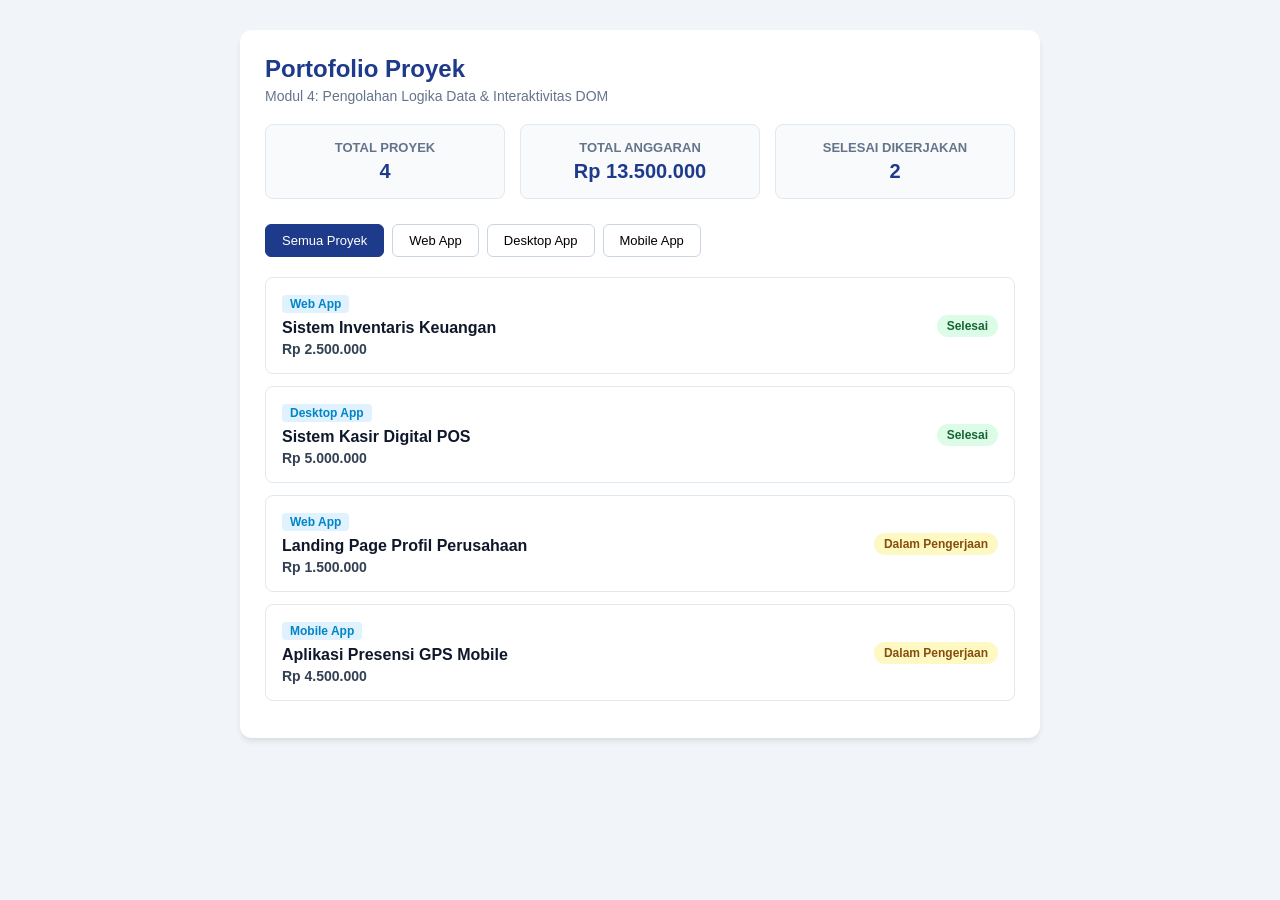
==== index.html @ 1cf7a807 "Menyelesaikan praktik modul 4 logika javascript & integrasi DOM" ====
<!DOCTYPE html>
<html lang="id">
<head>
    <meta charset="UTF-8">
    <meta name="viewport" content="width=device-width, initial-scale=1.0">
    <title>Dashboard Portofolio Proyek - Modul 4</title>

    <style>
        * {
            box-sizing: border-box;
            margin: 0;
            padding: 0;
            font-family: 'Segoe UI', Tahoma, Geneva, sans-serif;
        }

        body {
            background-color: #f1f5f9;
            color: #0f172a;
            padding: 30px 15px;
        }

        .container {
            max-width: 800px;
            margin: 0 auto;
            background: #ffffff;
            border-radius: 12px;
            padding: 25px;
            box-shadow: 0 4px 6px -1px rgba(0, 0, 0, 0.1);
        }

        h1 {
            color: #1e3a8a;
            font-size: 24px;
            margin-bottom: 5px;
        }

        p.subtitle {
            color: #64748b;
            margin-bottom: 20px;
            font-size: 14px;
        }

        .stats-grid {
            display: grid;
            grid-template-columns: repeat(auto-fit, minmax(200px, 1fr));
            gap: 15px;
            margin-bottom: 25px;
        }

        .stat-card {
            background: #f8fafc;
            border: 1px solid #e2e8f0;
            border-radius: 8px;
            padding: 15px;
            text-align: center;
        }

        .stat-card h3 {
            font-size: 13px;
            color: #64748b;
            text-transform: uppercase;
            margin-bottom: 5px;
        }

        .stat-card p {
            font-size: 20px;
            font-weight: bold;
            color: #1e3a8a;
        }

        .filter-group {
            display: flex;
            gap: 8px;
            margin-bottom: 20px;
            flex-wrap: wrap;
        }

        .btn-filter {
            padding: 8px 16px;
            border: 1px solid #cbd5e1;
            background: #ffffff;
            border-radius: 6px;
            cursor: pointer;
            font-size: 13px;
            font-weight: 500;
            transition: all 0.2s;
        }

        .btn-filter.active,
        .btn-filter:hover {
            background: #1e3a8a;
            color: #ffffff;
            border-color: #1e3a8a;
        }

        .project-card {
            border: 1px solid #e2e8f0;
            border-radius: 8px;
            padding: 16px;
            margin-bottom: 12px;
            display: flex;
            justify-content: space-between;
            align-items: center;
            background: #ffffff;
            transition: transform 0.15s ease;
        }

        .project-card:hover {
            transform: translateY(-2px);
            box-shadow: 0 4px 6px rgba(0, 0, 0, 0.05);
        }

        .project-info h4 {
            font-size: 16px;
            color: #0f172a;
            margin-bottom: 4px;
        }

        .project-category {
            display: inline-block;
            font-size: 12px;
            color: #0284c7;
            background: #e0f2fe;
            padding: 2px 8px;
            border-radius: 4px;
            margin-bottom: 6px;
            font-weight: 600;
        }

        .project-budget {
            font-size: 14px;
            color: #334155;
            font-weight: 600;
        }

        .badge {
            padding: 4px 10px;
            border-radius: 20px;
            font-size: 12px;
            font-weight: 600;
        }

        .badge-success {
            background: #dcfce7;
            color: #166534;
        }

        .badge-pending {
            background: #fef9c3;
            color: #854d0e;
        }
    </style>
</head>

<body>
    <div class="container">

        <h1>Portofolio Proyek</h1>
        <p class="subtitle">
            Modul 4: Pengolahan Logika Data & Interaktivitas DOM
        </p>

        <!-- Kartu Ringkasan Statistik -->
        <div class="stats-grid">
            <div class="stat-card">
                <h3>Total Proyek</h3>
                <p id="stat-total-projects">0</p>
            </div>

            <div class="stat-card">
                <h3>Total Anggaran</h3>
                <p id="stat-total-budget">Rp 0</p>
            </div>

            <div class="stat-card">
                <h3>Selesai Dikerjakan</h3>
                <p id="stat-completed-projects">0</p>
            </div>
        </div>

        <!-- Tombol Filter Kategori -->
        <div class="filter-group">
            <button class="btn-filter active" data-category="Semua">
                Semua Proyek
            </button>

            <button class="btn-filter" data-category="Web App">
                Web App
            </button>

            <button class="btn-filter" data-category="Desktop App">
                Desktop App
            </button>

            <button class="btn-filter" data-category="Mobile App">
                Mobile App
            </button>
        </div>

        <!-- Kontainer Daftar Proyek -->
        <div id="project-list"></div>

    </div>

    <script src="main.js"></script>
</body>
</html>
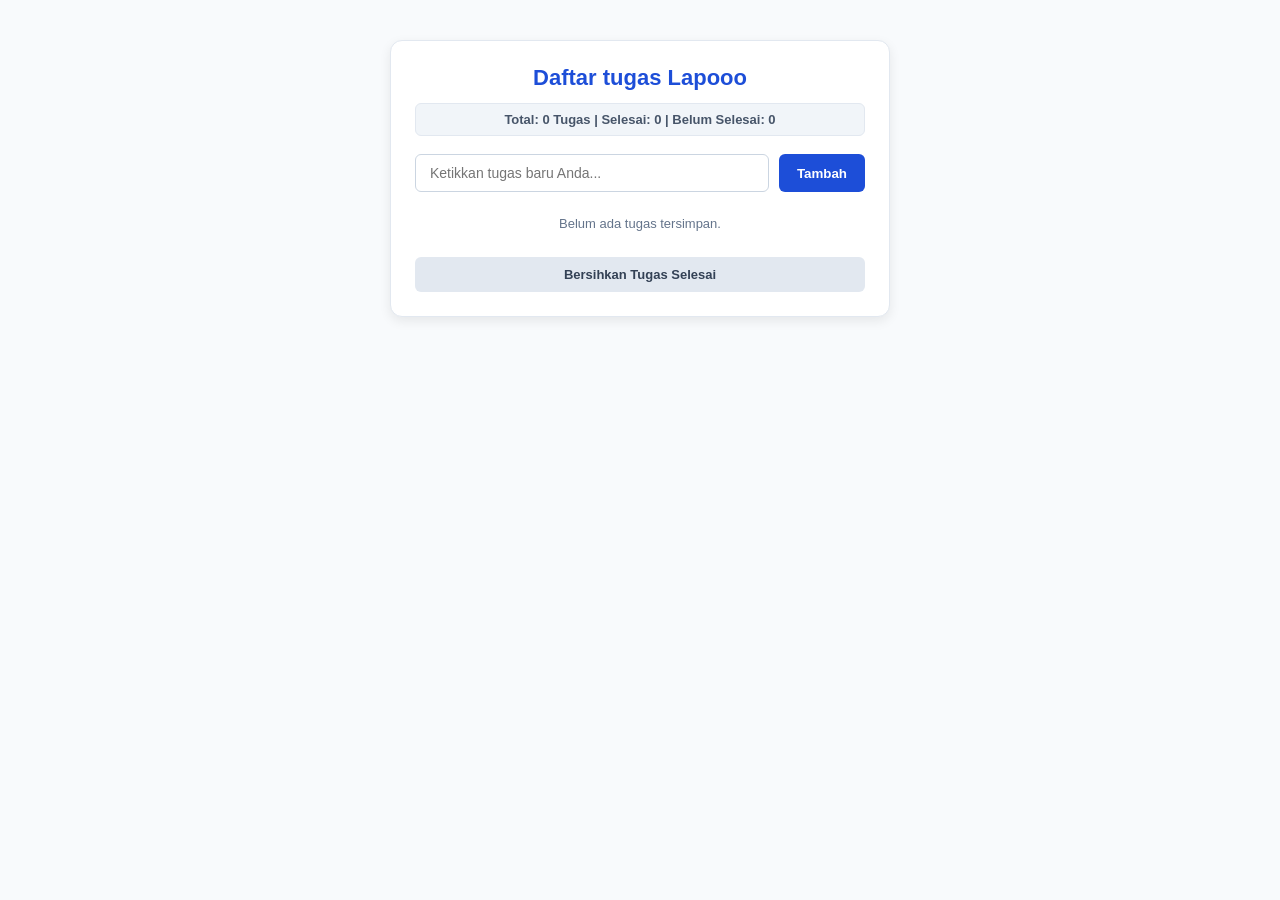
==== commit 709b636d: "Pertemuan-05" ====
--- a/index.html
+++ b/index.html
@@ -1,208 +1,32 @@
-
 <!DOCTYPE html>
 <html lang="id">
 <head>
     <meta charset="UTF-8">
     <meta name="viewport" content="width=device-width, initial-scale=1.0">
-    <title>Dashboard Portofolio Proyek - Modul 4</title>
+    <title>Aplikasi To-Do List - Modul 5</title>
+    <link rel="stylesheet" href="style.css">
+</head>
+<body>
+    <div class="todo-app">
+        <h2>Daftar tugas Lapooo</h2>
 
-    <style>
-        * {
-            box-sizing: border-box;
-            margin: 0;
-            padding: 0;
-            font-family: 'Segoe UI', Tahoma, Geneva, sans-serif;
-        }
+        <p id="taskCounter"></p>
 
-        body {
-            background-color: #f1f5f9;
-            color: #0f172a;
-            padding: 30px 15px;
-        }
+        <form id="todoForm" novalidate>
+            <div class="input-section">
+                <input type="text" id="taskInput" placeholder="Ketikkan tugas baru Anda...">
+                <button type="submit" class="add-btn">Tambah</button>
+            </div>
+            <div class="error-message" id="inputError">Tugas tidak boleh kosong atau kurang dari 3 karakter!</div>
+        </form>
 
-        .container {
-            max-width: 800px;
-            margin: 0 auto;
-            background: #ffffff;
-            border-radius: 12px;
-            padding: 25px;
-            box-shadow: 0 4px 6px -1px rgba(0, 0, 0, 0.1);
-        }
 
-        h1 {
-            color: #1e3a8a;
-            font-size: 24px;
-            margin-bottom: 5px;
-        }
+        <ul class="todo-list" id="todoList"></ul>
 
-        p.subtitle {
-            color: #64748b;
-            margin-bottom: 20px;
-            font-size: 14px;
-        }
-
-        .stats-grid {
-            display: grid;
-            grid-template-columns: repeat(auto-fit, minmax(200px, 1fr));
-            gap: 15px;
-            margin-bottom: 25px;
-        }
-
-        .stat-card {
-            background: #f8fafc;
-            border: 1px solid #e2e8f0;
-            border-radius: 8px;
-            padding: 15px;
-            text-align: center;
-        }
-
-        .stat-card h3 {
-            font-size: 13px;
-            color: #64748b;
-            text-transform: uppercase;
-            margin-bottom: 5px;
-        }
-
-        .stat-card p {
-            font-size: 20px;
-            font-weight: bold;
-            color: #1e3a8a;
-        }
-
-        .filter-group {
-            display: flex;
-            gap: 8px;
-            margin-bottom: 20px;
-            flex-wrap: wrap;
-        }
-
-        .btn-filter {
-            padding: 8px 16px;
-            border: 1px solid #cbd5e1;
-            background: #ffffff;
-            border-radius: 6px;
-            cursor: pointer;
-            font-size: 13px;
-            font-weight: 500;
-            transition: all 0.2s;
-        }
-
-        .btn-filter.active,
-        .btn-filter:hover {
-            background: #1e3a8a;
-            color: #ffffff;
-            border-color: #1e3a8a;
-        }
-
-        .project-card {
-            border: 1px solid #e2e8f0;
-            border-radius: 8px;
-            padding: 16px;
-            margin-bottom: 12px;
-            display: flex;
-            justify-content: space-between;
-            align-items: center;
-            background: #ffffff;
-            transition: transform 0.15s ease;
-        }
-
-        .project-card:hover {
-            transform: translateY(-2px);
-            box-shadow: 0 4px 6px rgba(0, 0, 0, 0.05);
-        }
-
-        .project-info h4 {
-            font-size: 16px;
-            color: #0f172a;
-            margin-bottom: 4px;
-        }
-
-        .project-category {
-            display: inline-block;
-            font-size: 12px;
-            color: #0284c7;
-            background: #e0f2fe;
-            padding: 2px 8px;
-            border-radius: 4px;
-            margin-bottom: 6px;
-            font-weight: 600;
-        }
-
-        .project-budget {
-            font-size: 14px;
-            color: #334155;
-            font-weight: 600;
-        }
-
-        .badge {
-            padding: 4px 10px;
-            border-radius: 20px;
-            font-size: 12px;
-            font-weight: 600;
-        }
-
-        .badge-success {
-            background: #dcfce7;
-            color: #166534;
-        }
-
-        .badge-pending {
-            background: #fef9c3;
-            color: #854d0e;
-        }
-    </style>
-</head>
-
-<body>
-    <div class="container">
-
-        <h1>Portofolio Proyek</h1>
-        <p class="subtitle">
-            Modul 4: Pengolahan Logika Data & Interaktivitas DOM
-        </p>
-
-        <!-- Kartu Ringkasan Statistik -->
-        <div class="stats-grid">
-            <div class="stat-card">
-                <h3>Total Proyek</h3>
-                <p id="stat-total-projects">0</p>
-            </div>
-
-            <div class="stat-card">
-                <h3>Total Anggaran</h3>
-                <p id="stat-total-budget">Rp 0</p>
-            </div>
-
-            <div class="stat-card">
-                <h3>Selesai Dikerjakan</h3>
-                <p id="stat-completed-projects">0</p>
-            </div>
-        </div>
-
-        <!-- Tombol Filter Kategori -->
-        <div class="filter-group">
-            <button class="btn-filter active" data-category="Semua">
-                Semua Proyek
-            </button>
-
-            <button class="btn-filter" data-category="Web App">
-                Web App
-            </button>
-
-            <button class="btn-filter" data-category="Desktop App">
-                Desktop App
-            </button>
-
-            <button class="btn-filter" data-category="Mobile App">
-                Mobile App
-            </button>
-        </div>
-
-        <!-- Kontainer Daftar Proyek -->
-        <div id="project-list"></div>
-
+        
+        <button id="clearCompletedBtn" class="clear-btn">Bersihkan Tugas Selesai</button>
     </div>
 
-    <script src="main.js"></script>
+    <script src="script.js"></script>
 </body>
-</html>
+</html>
--- a/style.css
+++ b/style.css
@@ -0,0 +1,168 @@
+* {
+    box-sizing: border-box;
+    margin: 0;
+    padding: 0;
+}
+
+body {
+    font-family: 'Segoe UI', Tahoma, Geneva, Verdana, sans-serif;
+    background-color: #f8fafc;
+    color: #1e293b;
+    padding: 40px 20px;
+    display: flex;
+    justify-content: center;
+}
+
+.todo-app {
+    background: #ffffff;
+    width: 100%;
+    max-width: 500px;
+    padding: 24px;
+    border-radius: 12px;
+    border: 1px solid #e2e8f0;
+    box-shadow: 0 4px 12px rgba(0, 0, 0, 0.08);
+}
+
+h2 {
+    color: #1d4ed8;
+    margin-bottom: 12px;
+    text-align: center;
+    font-size: 22px;
+}
+
+/* Fitur 1: Task Counter */
+#taskCounter {
+    text-align: center;
+    font-size: 13px;
+    font-weight: 600;
+    color: #475569;
+    background-color: #f1f5f9;
+    padding: 8px 12px;
+    border-radius: 6px;
+    margin-bottom: 18px;
+    border: 1px solid #e2e8f0;
+}
+
+.input-section {
+    display: flex;
+    gap: 10px;
+    margin-bottom: 8px;
+}
+
+input[type="text"] {
+    flex: 1;
+    padding: 10px 14px;
+    border: 1px solid #cbd5e1;
+    border-radius: 6px;
+    font-size: 14px;
+    outline: none;
+}
+
+input[type="text"].error {
+    border-color: #dc3545;
+    background-color: #fff5f5;
+}
+
+button.add-btn {
+    background-color: #1d4ed8;
+    color: white;
+    border: none;
+    padding: 10px 18px;
+    border-radius: 6px;
+    font-weight: bold;
+    cursor: pointer;
+}
+
+button.add-btn:hover {
+    background-color: #1e40af;
+}
+
+.error-message {
+    color: #dc3545;
+    font-size: 12px;
+    margin-bottom: 14px;
+    display: none;
+}
+
+.todo-list {
+    list-style: none;
+    margin-top: 14px;
+    margin-bottom: 16px;
+}
+
+.todo-item {
+    display: flex;
+    align-items: center;
+    justify-content: space-between;
+    padding: 10px 12px;
+    background-color: #f1f5f9;
+    border-radius: 6px;
+    margin-bottom: 8px;
+    border-left: 4px solid transparent;
+}
+
+.todo-item.completed {
+    border-left-color: #16a34a;
+    opacity: 0.7;
+}
+
+.todo-item.completed .todo-text {
+    text-decoration: line-through;
+    color: #64748b;
+}
+
+.todo-text {
+    font-size: 14px;
+    flex: 1;
+    margin-right: 10px;
+}
+
+.todo-actions {
+    display: flex;
+    gap: 6px;
+}
+
+.action-btn {
+    border: none;
+    padding: 5px 9px;
+    border-radius: 4px;
+    font-size: 12px;
+    cursor: pointer;
+    font-weight: bold;
+}
+
+.complete-btn {
+    background-color: #16a34a;
+    color: white;
+}
+
+.complete-btn:hover {
+    background-color: #15803d;
+}
+
+.delete-btn {
+    background-color: #dc2626;
+    color: white;
+}
+
+.delete-btn:hover {
+    background-color: #b91c1c;
+}
+
+/* Fitur 2: Style Tombol Bersihkan Tugas Selesai */
+.clear-btn {
+    width: 100%;
+    background-color: #e2e8f0;
+    color: #334155;
+    border: none;
+    padding: 10px;
+    border-radius: 6px;
+    font-size: 13px;
+    font-weight: 600;
+    cursor: pointer;
+    transition: background-color 0.2s ease;
+}
+
+.clear-btn:hover {
+    background-color: #cbd5e1;
+}
